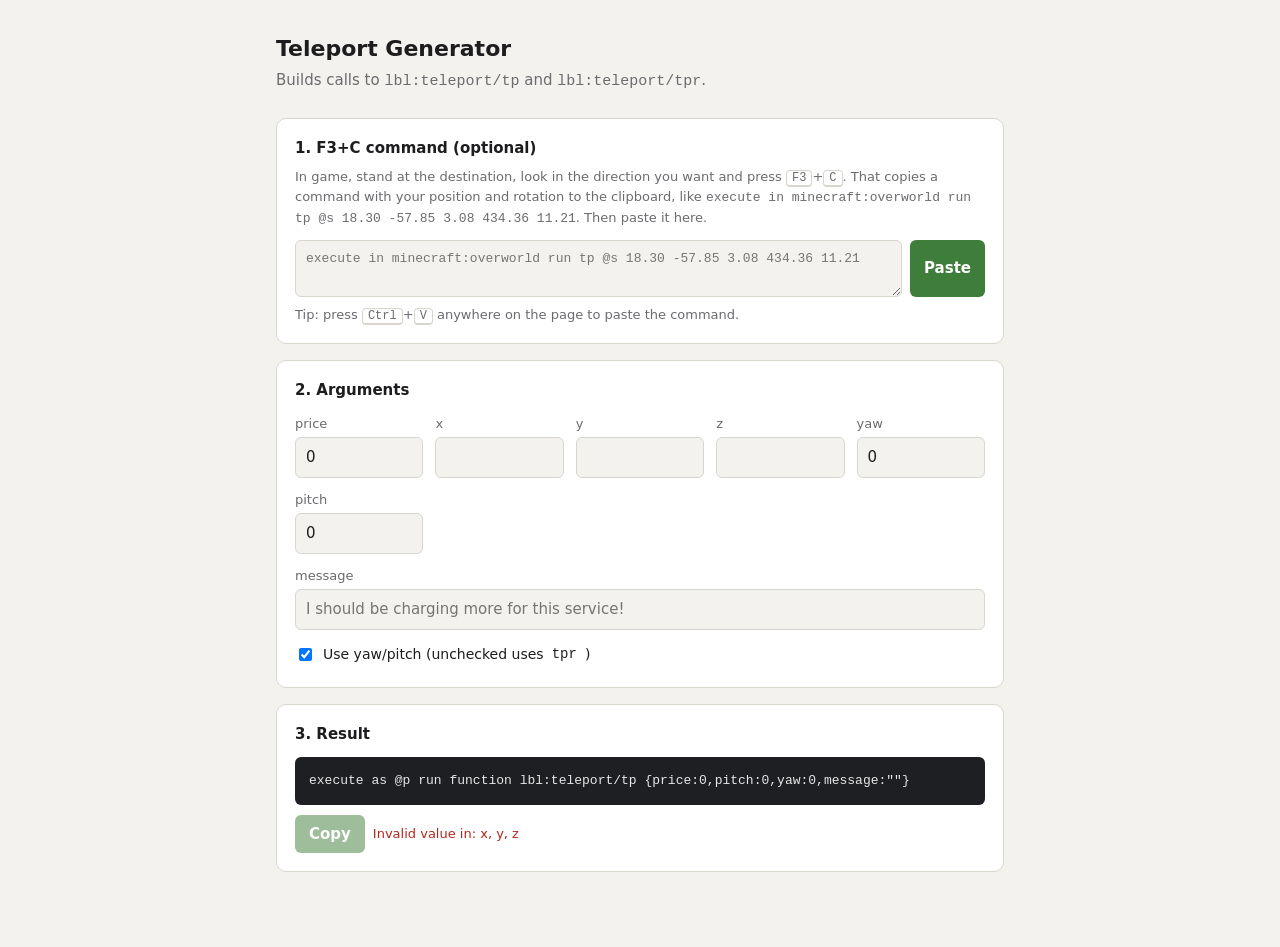
==== index.html @ b7825c46 "Add teleport command generator page Co-Authored-By: Claude Opus 5.5 <noreply@anthropic.com>" ====
<!doctype html>
<html lang="en">
<head>
<meta charset="utf-8">
<meta name="viewport" content="width=device-width, initial-scale=1">
<title>Lil Bump Land Tools</title>
<style>
  :root {
    --bg: #f4f2ee; --panel: #ffffff; --text: #1d1d1f; --muted: #6b6b70;
    --border: #d9d6cf; --accent: #3f7d3a; --accent-text: #fff;
    --code-bg: #1e1f22; --code-text: #e6e6e6; --error: #b3261e;
  }
  @media (prefers-color-scheme: dark) {
    :root {
      --bg: #17181a; --panel: #212226; --text: #ececec; --muted: #9a9aa0;
      --border: #34353a; --accent: #5aa152; --accent-text: #0d140c;
      --code-bg: #0f1012; --code-text: #e6e6e6; --error: #ff8a80;
    }
  }
  * { box-sizing: border-box; }
  body {
    margin: 0; background: var(--bg); color: var(--text);
    font: 15px/1.5 system-ui, -apple-system, "Segoe UI", sans-serif;
  }
  main { max-width: 760px; margin: 0 auto; padding: 32px 16px 64px; }
  h1 { font-size: 22px; margin: 0 0 4px; }
  .sub { color: var(--muted); margin: 0 0 24px; }
  section {
    background: var(--panel); border: 1px solid var(--border);
    border-radius: 10px; padding: 18px; margin-bottom: 16px;
  }
  h2 { font-size: 15px; margin: 0 0 12px; }
  label { display: block; font-size: 13px; color: var(--muted); margin-bottom: 4px; }
  input, textarea {
    width: 100%; padding: 8px 10px; border: 1px solid var(--border); border-radius: 6px;
    background: var(--bg); color: var(--text); font: inherit;
  }
  input:focus, textarea:focus { outline: 2px solid var(--accent); outline-offset: -1px; }
  textarea { resize: vertical; font-family: ui-monospace, Consolas, monospace; font-size: 13px; }
  .row { display: flex; gap: 8px; align-items: stretch; }
  .row textarea { flex: 1; }
  .grid { display: grid; grid-template-columns: repeat(auto-fit, minmax(110px, 1fr)); gap: 12px; }
  .full { margin-top: 12px; }
  button {
    border: 0; border-radius: 6px; padding: 8px 14px; font: inherit; font-weight: 600;
    background: var(--accent); color: var(--accent-text); cursor: pointer; white-space: nowrap;
  }
  button:disabled { opacity: .5; cursor: not-allowed; }
  .check { display: flex; align-items: center; gap: 8px; margin-top: 14px; color: var(--text); font-size: 14px; }
  .check input { width: auto; }
  .rot.disabled { opacity: .4; }
  .status { font-size: 13px; margin-top: 8px; min-height: 1.5em; color: var(--muted); }
  .status.error { color: var(--error); }
  .hint { font-size: 13px; color: var(--muted); margin: -4px 0 12px; }
  .hint code { word-break: break-all; }
  pre {
    margin: 0; padding: 14px; border-radius: 6px; background: var(--code-bg); color: var(--code-text);
    font: 13px/1.5 ui-monospace, Consolas, monospace; white-space: pre-wrap; word-break: break-all;
  }
  .out-actions { display: flex; gap: 8px; margin-top: 10px; align-items: center; }
  .out-actions .status { margin-top: 0; }
  kbd { border: 1px solid var(--border); border-bottom-width: 2px; border-radius: 4px; padding: 0 5px; font-size: 12px; }
</style>
</head>
<body>
<main>
  <h1>Teleport Generator</h1>
  <p class="sub">Builds calls to <code>lbl:teleport/tp</code> and <code>lbl:teleport/tpr</code>.</p>

  <section>
    <h2>1. F3+C command (optional)</h2>
    <p class="hint">In game, stand at the destination, look in the direction you want and press <kbd>F3</kbd>+<kbd>C</kbd>.
      That copies a command with your position and rotation to the clipboard, like
      <code>execute in minecraft:overworld run tp @s 18.30 -57.85 3.08 434.36 11.21</code>.
      Then paste it here.</p>
    <div class="row">
      <textarea id="src" rows="2" placeholder="execute in minecraft:overworld run tp @s 18.30 -57.85 3.08 434.36 11.21"></textarea>
      <button id="pasteBtn" type="button">Paste</button>
    </div>
    <div class="status" id="parseStatus">Tip: press <kbd>Ctrl</kbd>+<kbd>V</kbd> anywhere on the page to paste the command.</div>
  </section>

  <section>
    <h2>2. Arguments</h2>
    <div class="grid">
      <div><label for="price">price</label><input id="price" type="number" step="1" min="0" value="0"></div>
      <div><label for="x">x</label><input id="x" type="text" inputmode="decimal"></div>
      <div><label for="y">y</label><input id="y" type="text" inputmode="decimal"></div>
      <div><label for="z">z</label><input id="z" type="text" inputmode="decimal"></div>
      <div class="rot"><label for="yaw">yaw</label><input id="yaw" type="text" inputmode="decimal" value="0"></div>
      <div class="rot"><label for="pitch">pitch</label><input id="pitch" type="text" inputmode="decimal" value="0"></div>
    </div>
    <div class="full">
      <label for="message">message</label>
      <input id="message" type="text" placeholder="I should be charging more for this service!">
    </div>
    <label class="check"><input id="useRot" type="checkbox" checked> Use yaw/pitch (unchecked uses <code>tpr</code>)</label>
  </section>

  <section>
    <h2>3. Result</h2>
    <pre id="out"></pre>
    <div class="out-actions">
      <button id="copyBtn" type="button">Copy</button>
      <span class="status" id="outStatus"></span>
    </div>
  </section>
</main>

<script>
const $ = id => document.getElementById(id);
const fields = ["price", "x", "y", "z", "yaw", "pitch", "message"];
const NUM = "(-?\\d*\\.?\\d+)";
const TP_RE = new RegExp(`\\btp\\s+\\S+\\s+${NUM}\\s+${NUM}\\s+${NUM}(?:\\s+${NUM}\\s+${NUM})?`);

// Remembers price/message/rotation toggle between visits
const SAVED = ["price", "message"];
try {
  const s = JSON.parse(localStorage.getItem("lbl-tp") || "{}");
  SAVED.forEach(k => { if (s[k] != null) $(k).value = s[k]; });
  if (s.useRot != null) $("useRot").checked = s.useRot;
} catch {}
function save() {
  try {
    const s = { useRot: $("useRot").checked };
    SAVED.forEach(k => s[k] = $(k).value);
    localStorage.setItem("lbl-tp", JSON.stringify(s));
  } catch {}
}

function parseCommand(text) {
  const m = TP_RE.exec(text || "");
  const st = $("parseStatus");
  if (!m) {
    st.textContent = text.trim() ? "Couldn't find a tp command with coordinates." : "";
    st.className = "status" + (text.trim() ? " error" : "");
    return false;
  }
  $("x").value = m[1]; $("y").value = m[2]; $("z").value = m[3];
  if (m[4] != null) { $("yaw").value = m[4]; $("pitch").value = m[5]; }
  st.textContent = "Coordinates imported" + (m[4] != null ? " (with yaw/pitch)." : ".");
  st.className = "status";
  generate();
  return true;
}

function num(v) {
  v = String(v).trim().replace(",", ".");
  if (!/^-?\d*\.?\d+$/.test(v)) return null;
  return String(Number(v));
}

// message is substituted into a JSON string inside tellraw, so escape for JSON first, then for SNBT
function escapeMessage(s) {
  const json = s.replace(/\\/g, "\\\\").replace(/"/g, '\\"');
  return '"' + json.replace(/\\/g, "\\\\").replace(/"/g, '\\"') + '"';
}

function generate() {
  const useRot = $("useRot").checked;
  document.querySelectorAll(".rot").forEach(el => el.classList.toggle("disabled", !useRot));
  $("yaw").disabled = $("pitch").disabled = !useRot;

  const keys = useRot ? ["price", "x", "y", "z", "pitch", "yaw"] : ["price", "x", "y", "z"];
  const parts = [], invalid = [];
  for (const k of keys) {
    const v = num($(k).value);
    if (v == null) invalid.push(k); else parts.push(`${k}:${v}`);
  }
  parts.push(`message:${escapeMessage($("message").value)}`);

  const fn = useRot ? "lbl:teleport/tp" : "lbl:teleport/tpr";
  $("out").textContent = `execute as @p run function ${fn} {${parts.join(",")}}`;
  $("outStatus").textContent = invalid.length ? "Invalid value in: " + invalid.join(", ") : "";
  $("outStatus").className = "status" + (invalid.length ? " error" : "");
  $("copyBtn").disabled = invalid.length > 0;
  save();
}

fields.forEach(k => $(k).addEventListener("input", generate));
$("useRot").addEventListener("change", generate);
$("src").addEventListener("input", e => parseCommand(e.target.value));

$("pasteBtn").addEventListener("click", async () => {
  try {
    const text = await navigator.clipboard.readText();
    $("src").value = text;
    if (parseCommand(text)) $("message").focus();
  } catch {
    $("parseStatus").textContent = "No permission to read the clipboard. Paste into the field with Ctrl+V.";
    $("parseStatus").className = "status error";
  }
});

// Ctrl+V outside a text field imports the command
document.addEventListener("paste", e => {
  if (e.target.closest("input, textarea")) return;
  const text = e.clipboardData.getData("text");
  e.preventDefault();
  $("src").value = text;
  if (parseCommand(text)) $("message").focus();
});

$("copyBtn").addEventListener("click", async () => {
  try {
    await navigator.clipboard.writeText($("out").textContent);
    $("outStatus").textContent = "Copied!";
  } catch {
    $("outStatus").textContent = "Couldn't copy, select the text manually.";
  }
  $("outStatus").className = "status";
});

generate();
</script>
</body>
</html>
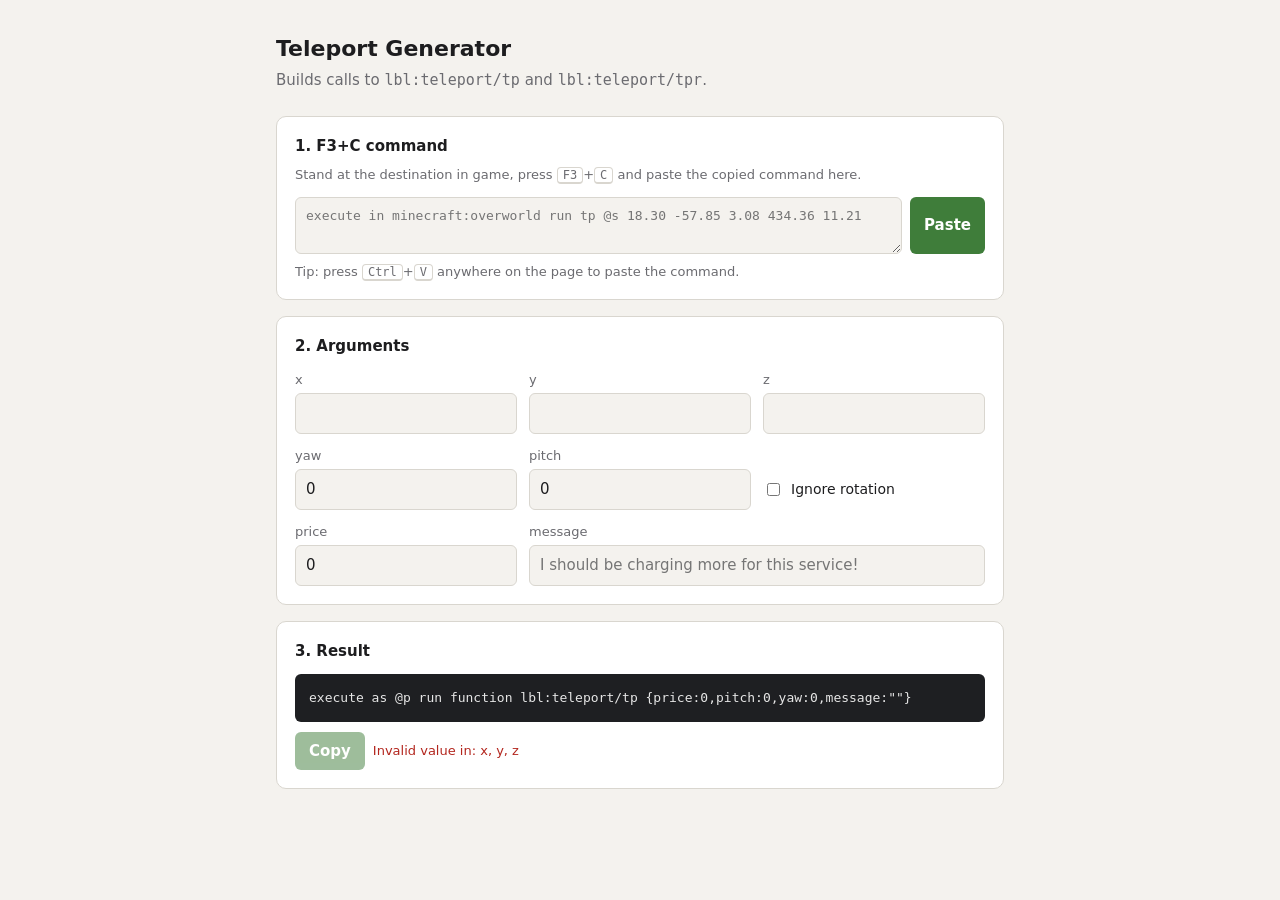
==== commit a0344b33: "Simplify layout, default rotation on with Ignore rotation toggle Co-Authored-By: Claude Opus 5.5 <no" ====
--- a/index.html
+++ b/index.html
@@ -39,14 +39,15 @@
   textarea { resize: vertical; font-family: ui-monospace, Consolas, monospace; font-size: 13px; }
   .row { display: flex; gap: 8px; align-items: stretch; }
   .row textarea { flex: 1; }
-  .grid { display: grid; grid-template-columns: repeat(auto-fit, minmax(110px, 1fr)); gap: 12px; }
-  .full { margin-top: 12px; }
+  .grid { display: grid; grid-template-columns: repeat(3, 1fr); gap: 12px; }
+  .wide { grid-column: span 2; }
+  @media (max-width: 480px) { .wide { grid-column: 1 / -1; } }
   button {
     border: 0; border-radius: 6px; padding: 8px 14px; font: inherit; font-weight: 600;
     background: var(--accent); color: var(--accent-text); cursor: pointer; white-space: nowrap;
   }
   button:disabled { opacity: .5; cursor: not-allowed; }
-  .check { display: flex; align-items: center; gap: 8px; margin-top: 14px; color: var(--text); font-size: 14px; }
+  .check { display: flex; align-items: center; gap: 8px; align-self: end; height: 40px; margin: 0; color: var(--text); font-size: 14px; cursor: pointer; }
   .check input { width: auto; }
   .rot.disabled { opacity: .4; }
   .status { font-size: 13px; margin-top: 8px; min-height: 1.5em; color: var(--muted); }
@@ -68,11 +69,8 @@
   <p class="sub">Builds calls to <code>lbl:teleport/tp</code> and <code>lbl:teleport/tpr</code>.</p>
 
   <section>
-    <h2>1. F3+C command (optional)</h2>
-    <p class="hint">In game, stand at the destination, look in the direction you want and press <kbd>F3</kbd>+<kbd>C</kbd>.
-      That copies a command with your position and rotation to the clipboard, like
-      <code>execute in minecraft:overworld run tp @s 18.30 -57.85 3.08 434.36 11.21</code>.
-      Then paste it here.</p>
+    <h2>1. F3+C command</h2>
+    <p class="hint">Stand at the destination in game, press <kbd>F3</kbd>+<kbd>C</kbd> and paste the copied command here.</p>
     <div class="row">
       <textarea id="src" rows="2" placeholder="execute in minecraft:overworld run tp @s 18.30 -57.85 3.08 434.36 11.21"></textarea>
       <button id="pasteBtn" type="button">Paste</button>
@@ -83,18 +81,18 @@
   <section>
     <h2>2. Arguments</h2>
     <div class="grid">
-      <div><label for="price">price</label><input id="price" type="number" step="1" min="0" value="0"></div>
       <div><label for="x">x</label><input id="x" type="text" inputmode="decimal"></div>
       <div><label for="y">y</label><input id="y" type="text" inputmode="decimal"></div>
       <div><label for="z">z</label><input id="z" type="text" inputmode="decimal"></div>
       <div class="rot"><label for="yaw">yaw</label><input id="yaw" type="text" inputmode="decimal" value="0"></div>
       <div class="rot"><label for="pitch">pitch</label><input id="pitch" type="text" inputmode="decimal" value="0"></div>
+      <label class="check"><input id="ignoreRot" type="checkbox"> Ignore rotation</label>
+      <div><label for="price">price</label><input id="price" type="text" inputmode="numeric" value="0"></div>
+      <div class="wide">
+        <label for="message">message</label>
+        <input id="message" type="text" placeholder="I should be charging more for this service!">
+      </div>
     </div>
-    <div class="full">
-      <label for="message">message</label>
-      <input id="message" type="text" placeholder="I should be charging more for this service!">
-    </div>
-    <label class="check"><input id="useRot" type="checkbox" checked> Use yaw/pitch (unchecked uses <code>tpr</code>)</label>
   </section>
 
   <section>
@@ -118,11 +116,11 @@
 try {
   const s = JSON.parse(localStorage.getItem("lbl-tp") || "{}");
   SAVED.forEach(k => { if (s[k] != null) $(k).value = s[k]; });
-  if (s.useRot != null) $("useRot").checked = s.useRot;
+  if (s.ignoreRot != null) $("ignoreRot").checked = s.ignoreRot;
 } catch {}
 function save() {
   try {
-    const s = { useRot: $("useRot").checked };
+    const s = { ignoreRot: $("ignoreRot").checked };
     SAVED.forEach(k => s[k] = $(k).value);
     localStorage.setItem("lbl-tp", JSON.stringify(s));
   } catch {}
@@ -157,7 +155,7 @@
 }
 
 function generate() {
-  const useRot = $("useRot").checked;
+  const useRot = !$("ignoreRot").checked;
   document.querySelectorAll(".rot").forEach(el => el.classList.toggle("disabled", !useRot));
   $("yaw").disabled = $("pitch").disabled = !useRot;
 
@@ -165,7 +163,8 @@
   const parts = [], invalid = [];
   for (const k of keys) {
     const v = num($(k).value);
-    if (v == null) invalid.push(k); else parts.push(`${k}:${v}`);
+    if (v == null || (k === "price" && !Number.isInteger(+v))) invalid.push(k);
+    else parts.push(`${k}:${v}`);
   }
   parts.push(`message:${escapeMessage($("message").value)}`);
 
@@ -178,7 +177,7 @@
 }
 
 fields.forEach(k => $(k).addEventListener("input", generate));
-$("useRot").addEventListener("change", generate);
+$("ignoreRot").addEventListener("change", generate);
 $("src").addEventListener("input", e => parseCommand(e.target.value));
 
 $("pasteBtn").addEventListener("click", async () => {
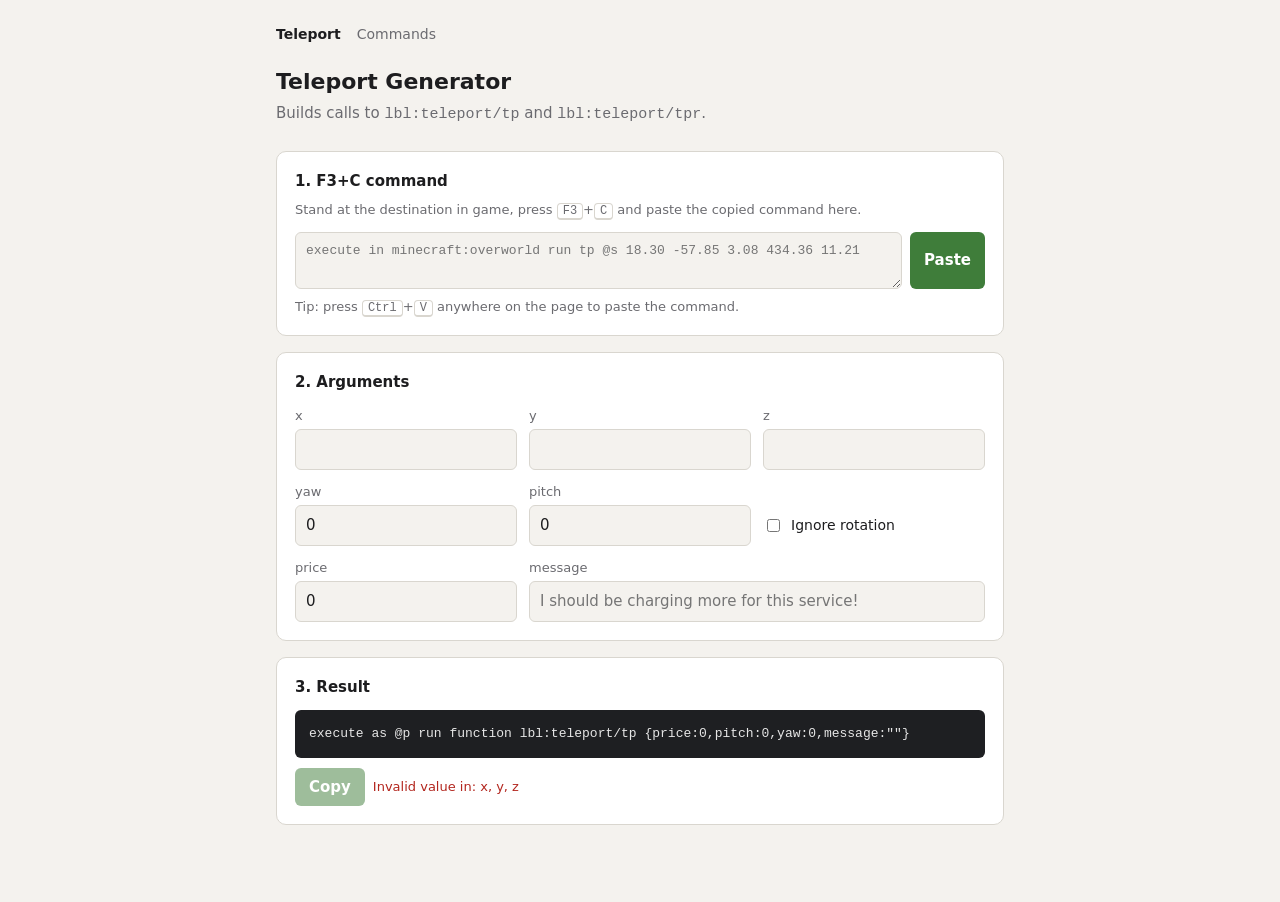
==== commit bf088179: "Add commands cheat sheet page with playtime generator - commands.html: give_all commands and playtim" ====
--- a/index.html
+++ b/index.html
@@ -4,67 +4,11 @@
 <meta charset="utf-8">
 <meta name="viewport" content="width=device-width, initial-scale=1">
 <title>Lil Bump Land Tools</title>
-<style>
-  :root {
-    --bg: #f4f2ee; --panel: #ffffff; --text: #1d1d1f; --muted: #6b6b70;
-    --border: #d9d6cf; --accent: #3f7d3a; --accent-text: #fff;
-    --code-bg: #1e1f22; --code-text: #e6e6e6; --error: #b3261e;
-  }
-  @media (prefers-color-scheme: dark) {
-    :root {
-      --bg: #17181a; --panel: #212226; --text: #ececec; --muted: #9a9aa0;
-      --border: #34353a; --accent: #5aa152; --accent-text: #0d140c;
-      --code-bg: #0f1012; --code-text: #e6e6e6; --error: #ff8a80;
-    }
-  }
-  * { box-sizing: border-box; }
-  body {
-    margin: 0; background: var(--bg); color: var(--text);
-    font: 15px/1.5 system-ui, -apple-system, "Segoe UI", sans-serif;
-  }
-  main { max-width: 760px; margin: 0 auto; padding: 32px 16px 64px; }
-  h1 { font-size: 22px; margin: 0 0 4px; }
-  .sub { color: var(--muted); margin: 0 0 24px; }
-  section {
-    background: var(--panel); border: 1px solid var(--border);
-    border-radius: 10px; padding: 18px; margin-bottom: 16px;
-  }
-  h2 { font-size: 15px; margin: 0 0 12px; }
-  label { display: block; font-size: 13px; color: var(--muted); margin-bottom: 4px; }
-  input, textarea {
-    width: 100%; padding: 8px 10px; border: 1px solid var(--border); border-radius: 6px;
-    background: var(--bg); color: var(--text); font: inherit;
-  }
-  input:focus, textarea:focus { outline: 2px solid var(--accent); outline-offset: -1px; }
-  textarea { resize: vertical; font-family: ui-monospace, Consolas, monospace; font-size: 13px; }
-  .row { display: flex; gap: 8px; align-items: stretch; }
-  .row textarea { flex: 1; }
-  .grid { display: grid; grid-template-columns: repeat(3, 1fr); gap: 12px; }
-  .wide { grid-column: span 2; }
-  @media (max-width: 480px) { .wide { grid-column: 1 / -1; } }
-  button {
-    border: 0; border-radius: 6px; padding: 8px 14px; font: inherit; font-weight: 600;
-    background: var(--accent); color: var(--accent-text); cursor: pointer; white-space: nowrap;
-  }
-  button:disabled { opacity: .5; cursor: not-allowed; }
-  .check { display: flex; align-items: center; gap: 8px; align-self: end; height: 40px; margin: 0; color: var(--text); font-size: 14px; cursor: pointer; }
-  .check input { width: auto; }
-  .rot.disabled { opacity: .4; }
-  .status { font-size: 13px; margin-top: 8px; min-height: 1.5em; color: var(--muted); }
-  .status.error { color: var(--error); }
-  .hint { font-size: 13px; color: var(--muted); margin: -4px 0 12px; }
-  .hint code { word-break: break-all; }
-  pre {
-    margin: 0; padding: 14px; border-radius: 6px; background: var(--code-bg); color: var(--code-text);
-    font: 13px/1.5 ui-monospace, Consolas, monospace; white-space: pre-wrap; word-break: break-all;
-  }
-  .out-actions { display: flex; gap: 8px; margin-top: 10px; align-items: center; }
-  .out-actions .status { margin-top: 0; }
-  kbd { border: 1px solid var(--border); border-bottom-width: 2px; border-radius: 4px; padding: 0 5px; font-size: 12px; }
-</style>
+<link rel="stylesheet" href="style.css">
 </head>
 <body>
 <main>
+  <nav><a href="index.html" aria-current="page">Teleport</a><a href="commands.html">Commands</a></nav>
   <h1>Teleport Generator</h1>
   <p class="sub">Builds calls to <code>lbl:teleport/tp</code> and <code>lbl:teleport/tpr</code>.</p>
 
@@ -136,7 +80,7 @@
   }
   $("x").value = m[1]; $("y").value = m[2]; $("z").value = m[3];
   if (m[4] != null) { $("yaw").value = m[4]; $("pitch").value = m[5]; }
-  st.textContent = "Coordinates imported" + (m[4] != null ? " (with yaw/pitch)." : ".");
+  st.textContent = "Coordinates imported.";
   st.className = "status";
   generate();
   return true;
--- a/style.css
+++ b/style.css
@@ -0,0 +1,69 @@
+:root {
+  --bg: #f4f2ee; --panel: #ffffff; --text: #1d1d1f; --muted: #6b6b70;
+  --border: #d9d6cf; --accent: #3f7d3a; --accent-text: #fff;
+  --code-bg: #1e1f22; --code-text: #e6e6e6; --error: #b3261e;
+}
+@media (prefers-color-scheme: dark) {
+  :root {
+    --bg: #17181a; --panel: #212226; --text: #ececec; --muted: #9a9aa0;
+    --border: #34353a; --accent: #5aa152; --accent-text: #0d140c;
+    --code-bg: #0f1012; --code-text: #e6e6e6; --error: #ff8a80;
+  }
+}
+* { box-sizing: border-box; }
+body {
+  margin: 0; background: var(--bg); color: var(--text);
+  font: 15px/1.5 system-ui, -apple-system, "Segoe UI", sans-serif;
+}
+main { max-width: 760px; margin: 0 auto; padding: 24px 16px 64px; }
+nav { display: flex; gap: 16px; margin-bottom: 20px; font-size: 14px; }
+nav a { color: var(--muted); text-decoration: none; }
+nav a:hover { color: var(--text); }
+nav a[aria-current] { color: var(--text); font-weight: 600; }
+h1 { font-size: 22px; margin: 0 0 4px; }
+.sub { color: var(--muted); margin: 0 0 24px; }
+section {
+  background: var(--panel); border: 1px solid var(--border);
+  border-radius: 10px; padding: 18px; margin-bottom: 16px;
+}
+h2 { font-size: 15px; margin: 0 0 12px; }
+label { display: block; font-size: 13px; color: var(--muted); margin-bottom: 4px; }
+input, textarea {
+  width: 100%; padding: 8px 10px; border: 1px solid var(--border); border-radius: 6px;
+  background: var(--bg); color: var(--text); font: inherit;
+}
+input:focus, textarea:focus { outline: 2px solid var(--accent); outline-offset: -1px; }
+textarea { resize: vertical; font-family: ui-monospace, Consolas, monospace; font-size: 13px; }
+.row { display: flex; gap: 8px; align-items: stretch; }
+.row textarea { flex: 1; }
+.grid { display: grid; grid-template-columns: repeat(3, 1fr); gap: 12px; }
+.wide { grid-column: span 2; }
+@media (max-width: 480px) { .wide { grid-column: 1 / -1; } }
+button {
+  border: 0; border-radius: 6px; padding: 8px 14px; font: inherit; font-weight: 600;
+  background: var(--accent); color: var(--accent-text); cursor: pointer; white-space: nowrap;
+}
+button:disabled { opacity: .5; cursor: not-allowed; }
+.check { display: flex; align-items: center; gap: 8px; align-self: end; height: 40px; margin: 0; color: var(--text); font-size: 14px; cursor: pointer; }
+.check input { width: auto; }
+.rot.disabled { opacity: .4; }
+.status { font-size: 13px; margin-top: 8px; min-height: 1.5em; color: var(--muted); }
+.status.error { color: var(--error); }
+.hint { font-size: 13px; color: var(--muted); margin: -4px 0 12px; }
+.hint code { word-break: break-all; }
+pre {
+  margin: 0; padding: 14px; border-radius: 6px; background: var(--code-bg); color: var(--code-text);
+  font: 13px/1.5 ui-monospace, Consolas, monospace; white-space: pre-wrap; word-break: break-all;
+}
+.out-actions { display: flex; gap: 8px; margin-top: 10px; align-items: center; }
+.out-actions .status { margin-top: 0; }
+kbd { border: 1px solid var(--border); border-bottom-width: 2px; border-radius: 4px; padding: 0 5px; font-size: 12px; }
+
+/* Command cheat sheet */
+.cmd { display: flex; gap: 8px; align-items: center; }
+.cmd + .cmd { margin-top: 8px; }
+.cmd pre { flex: 1; padding: 10px 12px; }
+.cmd button { padding: 8px 12px; }
+.desc { font-size: 14px; margin: 0 0 10px; }
+.sentence { display: flex; flex-wrap: wrap; align-items: center; gap: 6px; font-size: 14px; margin: 0 0 12px; }
+.sentence input { width: 72px; padding: 4px 8px; text-align: center; }
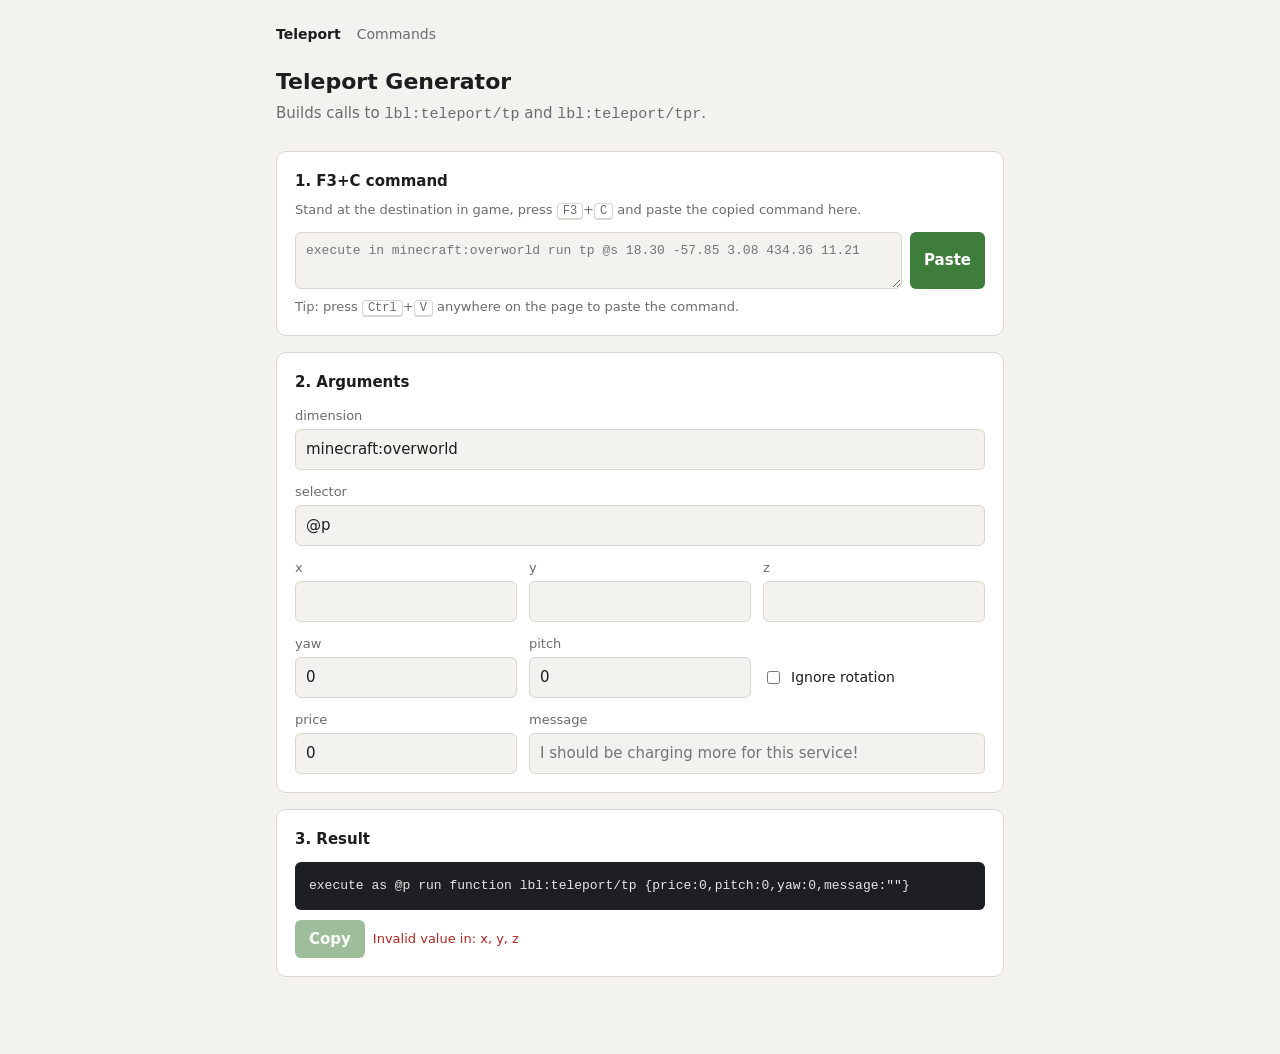
==== commit c408a5a5: "Teleport generator: dimension and selector fields Pasted F3+C dimension is kept; non-overworld adds " ====
--- a/index.html
+++ b/index.html
@@ -25,6 +25,8 @@
   <section>
     <h2>2. Arguments</h2>
     <div class="grid">
+      <div class="full"><label for="dimension">dimension</label><input id="dimension" type="text" value="minecraft:overworld"></div>
+      <div class="full"><label for="selector">selector</label><input id="selector" type="text" value="@p"></div>
       <div><label for="x">x</label><input id="x" type="text" inputmode="decimal"></div>
       <div><label for="y">y</label><input id="y" type="text" inputmode="decimal"></div>
       <div><label for="z">z</label><input id="z" type="text" inputmode="decimal"></div>
@@ -51,12 +53,13 @@
 
 <script>
 const $ = id => document.getElementById(id);
-const fields = ["price", "x", "y", "z", "yaw", "pitch", "message"];
+const fields = ["dimension", "selector", "price", "x", "y", "z", "yaw", "pitch", "message"];
 const NUM = "(-?\\d*\\.?\\d+)";
 const TP_RE = new RegExp(`\\btp\\s+\\S+\\s+${NUM}\\s+${NUM}\\s+${NUM}(?:\\s+${NUM}\\s+${NUM})?`);
+const DIM_RE = /\bin\s+([a-z0-9_.-]+:[a-z0-9_./-]+)/;
 
-// Remembers price/message/rotation toggle between visits
-const SAVED = ["price", "message"];
+// Remembers selector/price/message/rotation toggle between visits
+const SAVED = ["selector", "price", "message"];
 try {
   const s = JSON.parse(localStorage.getItem("lbl-tp") || "{}");
   SAVED.forEach(k => { if (s[k] != null) $(k).value = s[k]; });
@@ -80,6 +83,8 @@
   }
   $("x").value = m[1]; $("y").value = m[2]; $("z").value = m[3];
   if (m[4] != null) { $("yaw").value = m[4]; $("pitch").value = m[5]; }
+  const dim = DIM_RE.exec(text.slice(0, m.index));
+  $("dimension").value = dim ? dim[1] : "minecraft:overworld";
   st.textContent = "Coordinates imported.";
   st.className = "status";
   generate();
@@ -112,8 +117,16 @@
   }
   parts.push(`message:${escapeMessage($("message").value)}`);
 
+  const selector = $("selector").value.trim();
+  if (!selector) invalid.push("selector");
+  let dim = $("dimension").value.trim() || "minecraft:overworld";
+  if (!dim.includes(":")) dim = "minecraft:" + dim;
+  if (!/^[a-z0-9_.-]+:[a-z0-9_./-]+$/.test(dim)) invalid.push("dimension");
+  // "as" before "in" so the selector still picks players in their current dimension
+  const inDim = dim === "minecraft:overworld" ? "" : ` in ${dim}`;
+
   const fn = useRot ? "lbl:teleport/tp" : "lbl:teleport/tpr";
-  $("out").textContent = `execute as @p run function ${fn} {${parts.join(",")}}`;
+  $("out").textContent = `execute as ${selector}${inDim} run function ${fn} {${parts.join(",")}}`;
   $("outStatus").textContent = invalid.length ? "Invalid value in: " + invalid.join(", ") : "";
   $("outStatus").className = "status" + (invalid.length ? " error" : "");
   $("copyBtn").disabled = invalid.length > 0;
--- a/style.css
+++ b/style.css
@@ -38,6 +38,7 @@
 .row textarea { flex: 1; }
 .grid { display: grid; grid-template-columns: repeat(3, 1fr); gap: 12px; }
 .wide { grid-column: span 2; }
+.full { grid-column: 1 / -1; }
 @media (max-width: 480px) { .wide { grid-column: 1 / -1; } }
 button {
   border: 0; border-radius: 6px; padding: 8px 14px; font: inherit; font-weight: 600;
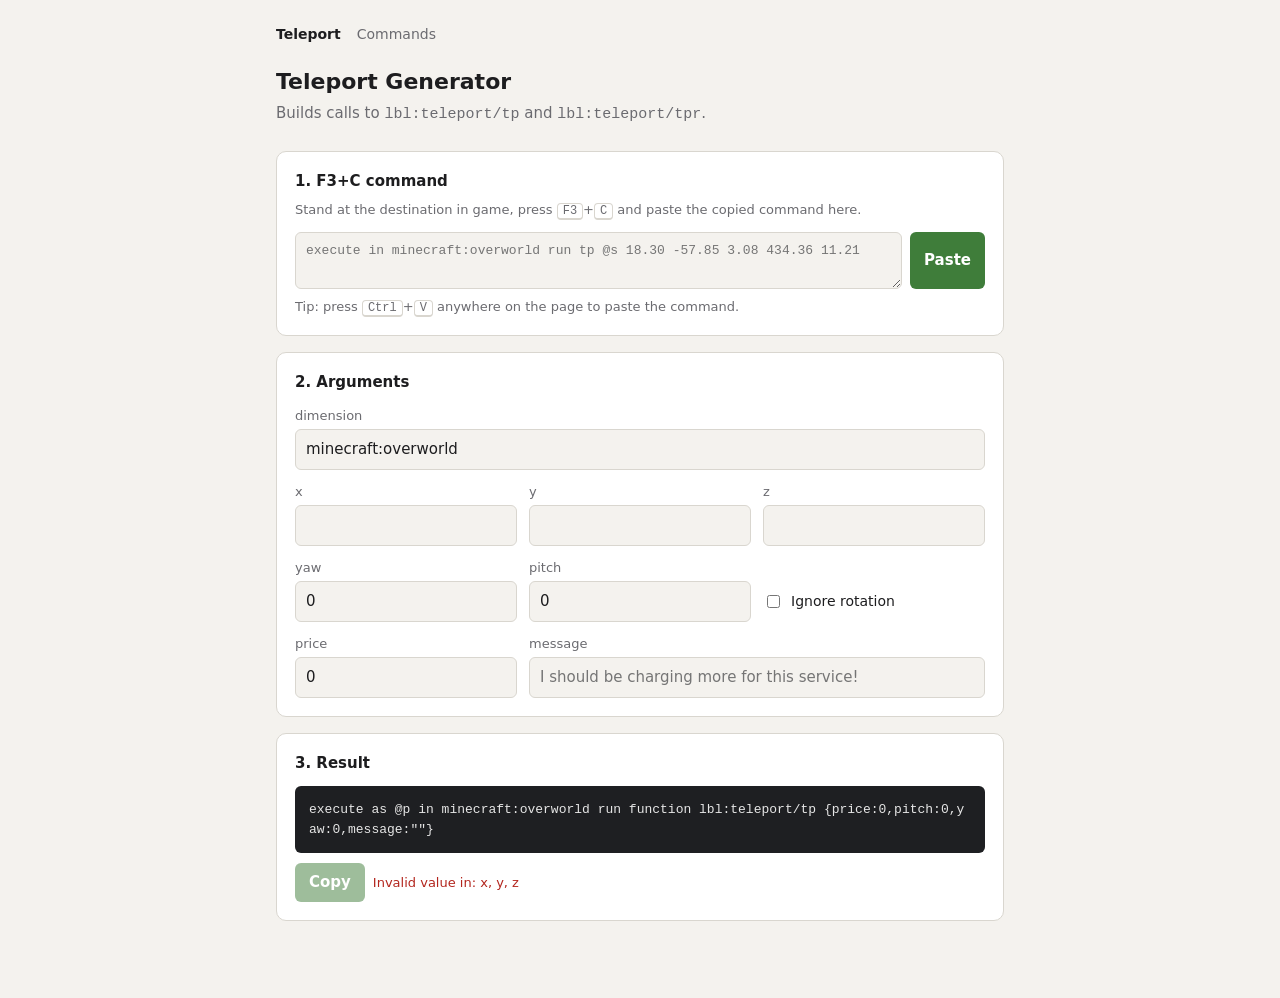
==== commit f39bf053: "Teleport generator: dimension dropdown, always include dimension, drop selector Co-Authored-By: Clau" ====
--- a/index.html
+++ b/index.html
@@ -25,8 +25,15 @@
   <section>
     <h2>2. Arguments</h2>
     <div class="grid">
-      <div class="full"><label for="dimension">dimension</label><input id="dimension" type="text" value="minecraft:overworld"></div>
-      <div class="full"><label for="selector">selector</label><input id="selector" type="text" value="@p"></div>
+      <div class="full">
+        <label for="dimension">dimension</label>
+        <input id="dimension" type="text" list="dimensions" value="minecraft:overworld" autocomplete="off">
+        <datalist id="dimensions">
+          <option value="minecraft:overworld">
+          <option value="minecraft:the_end">
+          <option value="minecraft:the_nether">
+        </datalist>
+      </div>
       <div><label for="x">x</label><input id="x" type="text" inputmode="decimal"></div>
       <div><label for="y">y</label><input id="y" type="text" inputmode="decimal"></div>
       <div><label for="z">z</label><input id="z" type="text" inputmode="decimal"></div>
@@ -53,13 +60,13 @@
 
 <script>
 const $ = id => document.getElementById(id);
-const fields = ["dimension", "selector", "price", "x", "y", "z", "yaw", "pitch", "message"];
+const fields = ["dimension", "price", "x", "y", "z", "yaw", "pitch", "message"];
 const NUM = "(-?\\d*\\.?\\d+)";
 const TP_RE = new RegExp(`\\btp\\s+\\S+\\s+${NUM}\\s+${NUM}\\s+${NUM}(?:\\s+${NUM}\\s+${NUM})?`);
 const DIM_RE = /\bin\s+([a-z0-9_.-]+:[a-z0-9_./-]+)/;
 
-// Remembers selector/price/message/rotation toggle between visits
-const SAVED = ["selector", "price", "message"];
+// Remembers price/message/rotation toggle between visits
+const SAVED = ["price", "message"];
 try {
   const s = JSON.parse(localStorage.getItem("lbl-tp") || "{}");
   SAVED.forEach(k => { if (s[k] != null) $(k).value = s[k]; });
@@ -117,16 +124,13 @@
   }
   parts.push(`message:${escapeMessage($("message").value)}`);
 
-  const selector = $("selector").value.trim();
-  if (!selector) invalid.push("selector");
-  let dim = $("dimension").value.trim() || "minecraft:overworld";
+  // While the field is focused and cleared (see below), the placeholder holds the current value
+  let dim = $("dimension").value.trim() || $("dimension").placeholder || "minecraft:overworld";
   if (!dim.includes(":")) dim = "minecraft:" + dim;
   if (!/^[a-z0-9_.-]+:[a-z0-9_./-]+$/.test(dim)) invalid.push("dimension");
-  // "as" before "in" so the selector still picks players in their current dimension
-  const inDim = dim === "minecraft:overworld" ? "" : ` in ${dim}`;
-
+  // "as" before "in" so @p still picks the player in their current dimension
   const fn = useRot ? "lbl:teleport/tp" : "lbl:teleport/tpr";
-  $("out").textContent = `execute as ${selector}${inDim} run function ${fn} {${parts.join(",")}}`;
+  $("out").textContent = `execute as @p in ${dim} run function ${fn} {${parts.join(",")}}`;
   $("outStatus").textContent = invalid.length ? "Invalid value in: " + invalid.join(", ") : "";
   $("outStatus").className = "status" + (invalid.length ? " error" : "");
   $("copyBtn").disabled = invalid.length > 0;
@@ -135,6 +139,19 @@
 
 fields.forEach(k => $(k).addEventListener("input", generate));
 $("ignoreRot").addEventListener("change", generate);
+
+// A datalist only suggests options matching the current text, so clear the field on focus to show
+// all dimensions; the old value stays as placeholder and comes back if nothing is picked
+const dimInput = $("dimension");
+dimInput.addEventListener("focus", () => {
+  dimInput.placeholder = dimInput.value;
+  dimInput.value = "";
+});
+dimInput.addEventListener("blur", () => {
+  if (!dimInput.value.trim()) dimInput.value = dimInput.placeholder;
+  dimInput.placeholder = "";
+  generate();
+});
 $("src").addEventListener("input", e => parseCommand(e.target.value));
 
 $("pasteBtn").addEventListener("click", async () => {
